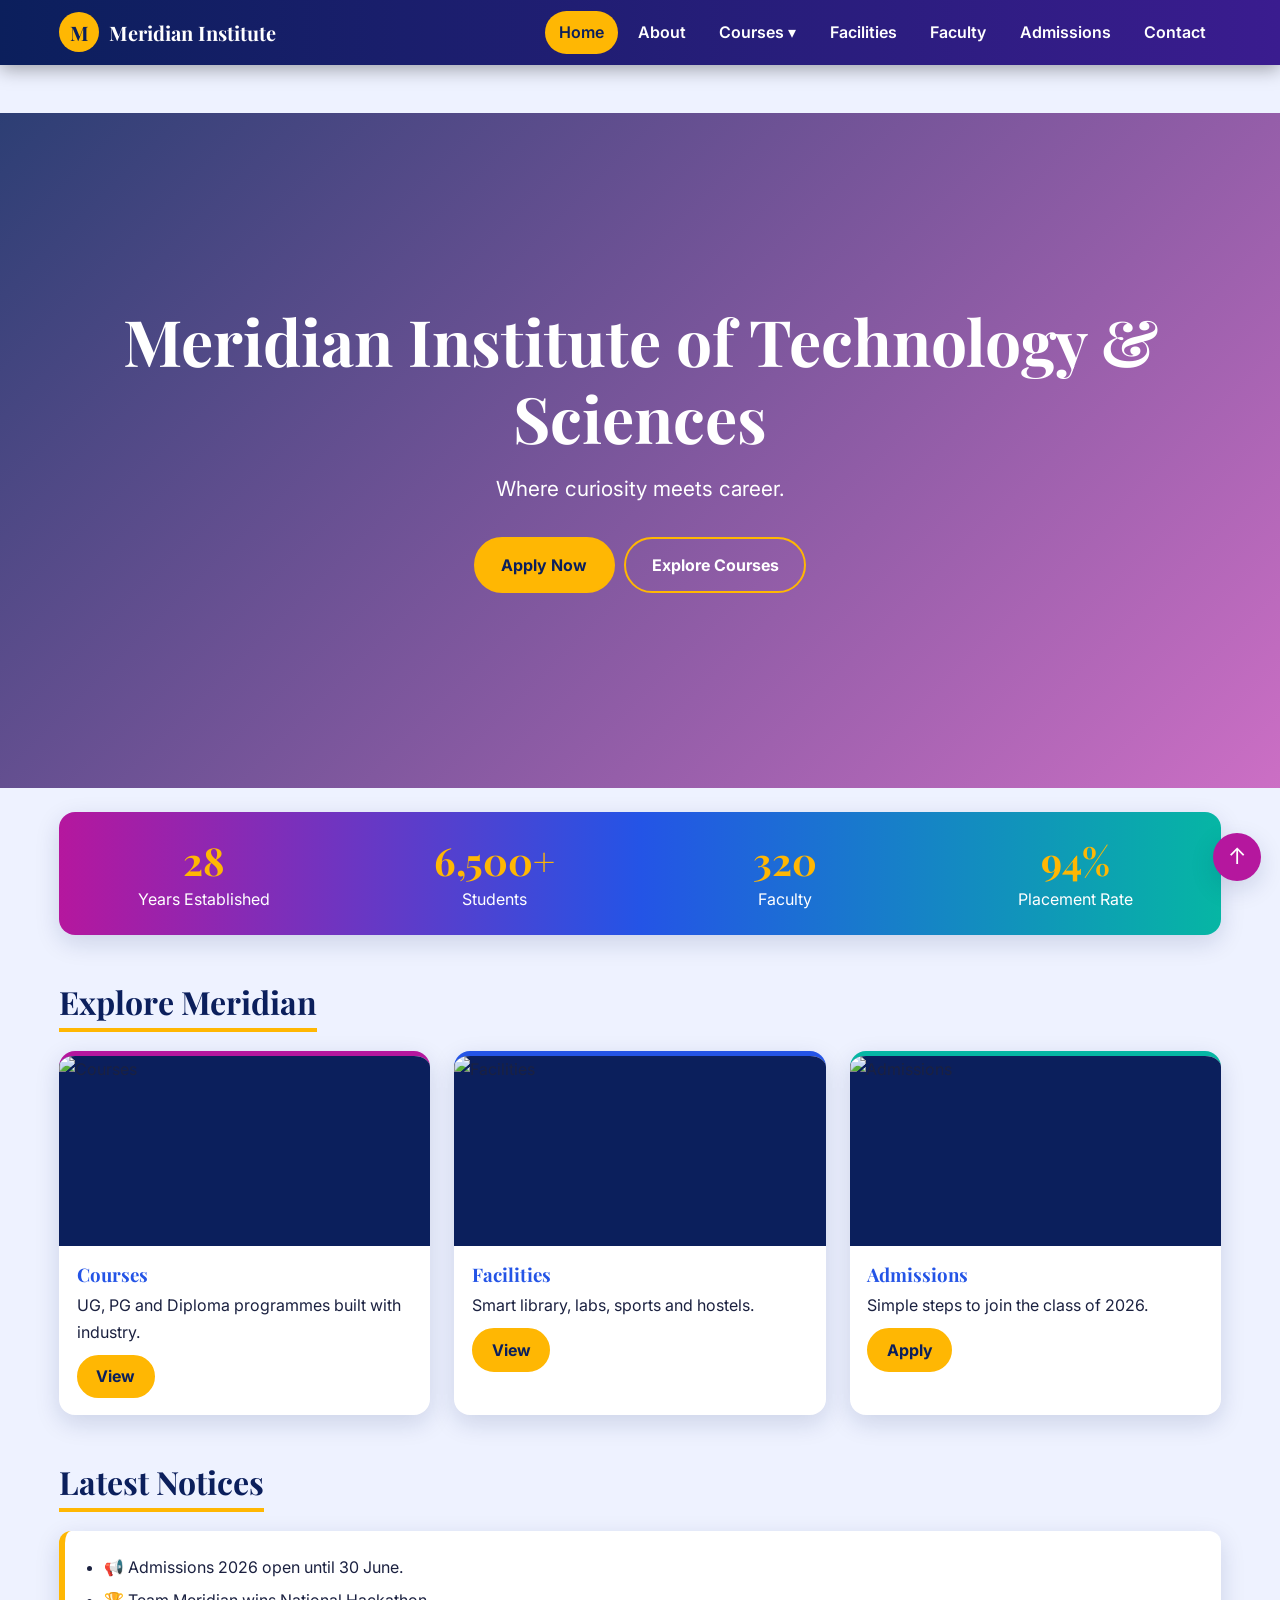
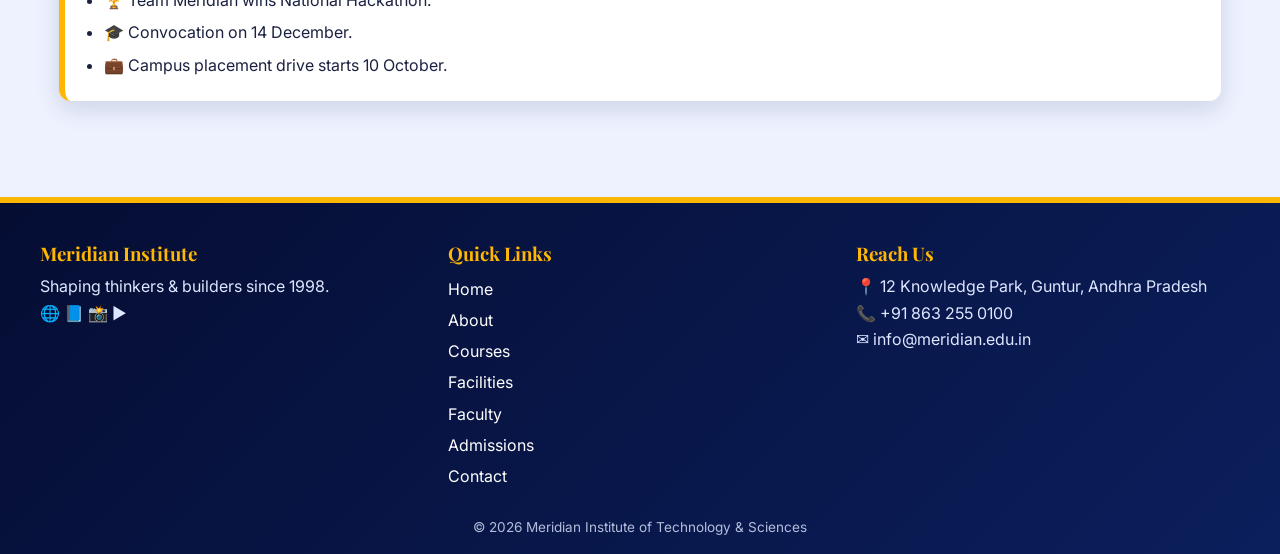
==== index.html @ 03dd06f4 "first commit" ====
<!DOCTYPE html><html lang="en"><head><meta charset="utf-8"><meta name="viewport" content="width=device-width,initial-scale=1"><title>Home | Meridian Institute of Technology &amp; Sciences</title>
<link rel="preconnect" href="https://fonts.googleapis.com"><link href="https://fonts.googleapis.com/css2?family=Inter:wght@400;600;700&family=Playfair+Display:wght@700&display=swap" rel="stylesheet"><link rel="stylesheet" href="styles.css"></head>
<body><a id="top"></a><header><div class="bar"><a class="logo" href="index.html"><b>M</b>Meridian Institute</a>
<input type="checkbox" id="mt"><label class="burger" for="mt" aria-label="Menu">☰</label>
<nav aria-label="Main"><ul><li><a href="index.html" class="active">Home</a></li><li><a href="about.html">About</a></li>
<li class="dd"><a href="courses.html">Courses ▾</a><ul class="sub"><li><a href="courses.html">Undergraduate</a></li><li><a href="courses.html">Postgraduate</a></li><li><a href="courses.html">Diploma</a></li></ul></li>
<li><a href="facilities.html">Facilities</a></li><li><a href="faculty.html">Faculty</a></li><li><a href="admissions.html">Admissions</a></li><li><a href="contact.html">Contact</a></li></ul></nav></div></header>
<section class="hero" style="--img:url(https://images.unsplash.com/photo-1562774053-701939374585?auto=format&fit=crop&w=1600&q=70)"><div><h1>Meridian Institute of Technology &amp; Sciences</h1><p>Where curiosity meets career.</p><a class="btn" href="admissions.html">Apply Now</a><a class="btn o" href="courses.html">Explore Courses</a></div></section>
<main><div class="stats"><div><b>28</b>Years Established</div><div><b>6,500+</b>Students</div><div><b>320</b>Faculty</div><div><b>94%</b>Placement Rate</div></div>
<section><h2>Explore Meridian</h2><div class="g"><article class="card"><figure><img src="https://images.unsplash.com/photo-1523240795612-9a054b0db644?auto=format&fit=crop&w=600&q=70" alt="Courses" loading="lazy"></figure><div class="cb"><h3>Courses</h3><p>UG, PG and Diploma programmes built with industry.</p><a class="btn" href="courses.html">View</a></div></article><article class="card"><figure><img src="https://images.unsplash.com/photo-1481627834876-b7833e8f5570?auto=format&fit=crop&w=600&q=70" alt="Facilities" loading="lazy"></figure><div class="cb"><h3>Facilities</h3><p>Smart library, labs, sports and hostels.</p><a class="btn" href="facilities.html">View</a></div></article><article class="card"><figure><img src="https://images.unsplash.com/photo-1523050854058-8df90110c9f1?auto=format&fit=crop&w=600&q=70" alt="Admissions" loading="lazy"></figure><div class="cb"><h3>Admissions</h3><p>Simple steps to join the class of 2026.</p><a class="btn" href="admissions.html">Apply</a></div></article></div></section>
<section><h2>Latest Notices</h2><ul class="note"><li>📢 Admissions 2026 open until 30 June.</li><li>🏆 Team Meridian wins National Hackathon.</li><li>🎓 Convocation on 14 December.</li><li>💼 Campus placement drive starts 10 October.</li></ul></section></main>
<footer><div class="fg"><div><h3>Meridian Institute</h3><p>Shaping thinkers &amp; builders since 1998.</p><p>🌐 📘 📸 ▶️</p></div>
<div><h3>Quick Links</h3><a href="index.html">Home</a><a href="about.html">About</a><a href="courses.html">Courses</a><a href="facilities.html">Facilities</a><a href="faculty.html">Faculty</a><a href="admissions.html">Admissions</a><a href="contact.html">Contact</a></div>
<div><h3>Reach Us</h3><p>📍 12 Knowledge Park, Guntur, Andhra Pradesh</p><p>📞 +91 863 255 0100</p><p>✉️ info@meridian.edu.in</p></div></div>
<p class="cp">© 2026 Meridian Institute of Technology &amp; Sciences</p></footer><a class="btt" href="#top" aria-label="Back to top">↑</a></body></html>
---- styles.css ----
:root{--navy:#0b1f5c;--blue:#2454e6;--gold:#ffb703;--mar:#b5179e;--teal:#06b6a4;--bg:#eef2ff;--card:#fff;--tx:#1b2140;--r:16px;--sh:0 8px 24px rgba(11,31,92,.15)}
@media(prefers-color-scheme:dark){:root{--bg:#0a1030;--card:#151d4a;--tx:#e9edff}}
*{box-sizing:border-box;margin:0}html{scroll-behavior:smooth}
body{font:16px/1.65 Inter,system-ui,sans-serif;background:var(--bg);color:var(--tx);overflow-x:hidden}
h1,h2,h3{font-family:'Playfair Display',Georgia,serif;line-height:1.2}
img{max-width:100%;display:block;object-fit:cover}a{color:var(--blue)}
:focus-visible{outline:3px solid var(--gold);outline-offset:2px}
header{position:sticky;top:0;z-index:50;background:linear-gradient(90deg,var(--navy),#3a1c8f);backdrop-filter:blur(8px);box-shadow:0 4px 18px rgba(0,0,0,.35)}
.bar{max-width:1200px;margin:auto;padding:.7rem 1.2rem;display:flex;align-items:center;justify-content:space-between;flex-wrap:wrap}
.logo{color:#fff;text-decoration:none;font:700 1.25rem 'Playfair Display',serif;display:flex;gap:.6rem;align-items:center}
.logo b{background:var(--gold);color:var(--navy);width:40px;height:40px;border-radius:50%;display:grid;place-items:center}
#mt{display:none}.burger{display:none;color:#fff;font-size:1.8rem;cursor:pointer}
nav ul{list-style:none;padding:0;display:flex;gap:.3rem}nav li{position:relative}
nav a{color:#fff;text-decoration:none;padding:.5rem .9rem;border-radius:99px;display:block;font-weight:600;transition:.3s}
nav a:hover{background:rgba(255,255,255,.2)}nav a.active{background:var(--gold);color:var(--navy)}
.sub{position:absolute;top:100%;left:0;min-width:180px;background:var(--navy);border-radius:12px;padding:.4rem;opacity:0;visibility:hidden;transform:translateY(8px);transition:.3s}
.dd:hover .sub,.dd:focus-within .sub{opacity:1;visibility:visible;transform:none}
.crumb{background:var(--card);padding:.6rem 1.2rem;font-size:.9rem;border-bottom:3px solid var(--gold)}.crumb>*{max-width:1200px;margin:auto}
main{max-width:1200px;margin:auto;padding:1rem 1.2rem 3rem}
section{margin:3rem 0}h2{font-size:2rem;color:var(--navy);margin-bottom:1.2rem;padding-bottom:.4rem;border-bottom:4px solid var(--gold);display:inline-block}
@media(prefers-color-scheme:dark){h2{color:#fff}}
.hero{min-height:75vh;display:grid;place-items:center;text-align:center;color:#fff;padding:2rem;background:linear-gradient(135deg,rgba(11,31,92,.85),rgba(181,23,158,.6)),var(--img) center/cover}
.hero h1{font-size:clamp(2.2rem,6vw,4rem);animation:up 1s both}.hero p{font-size:1.3rem;margin:1rem 0 1.6rem;animation:up 1s .3s both}
.hero.s{min-height:38vh}
@keyframes up{from{opacity:0;transform:translateY(30px)}to{opacity:1;transform:none}}
.btn{display:inline-block;padding:.8rem 1.6rem;border-radius:99px;font-weight:700;text-decoration:none;border:2px solid var(--gold);background:var(--gold);color:var(--navy);margin:.3rem;transition:.3s;cursor:pointer;font-size:1rem}
.btn:hover{transform:translateY(-3px);box-shadow:0 8px 18px rgba(255,183,3,.5)}.btn:active{transform:none}
.btn.o{background:transparent;color:#fff}.btn.o:hover{background:#fff;color:var(--navy)}
.stats{display:flex;flex-wrap:wrap;background:linear-gradient(90deg,var(--mar),var(--blue),var(--teal));border-radius:var(--r);color:#fff;box-shadow:var(--sh);margin-top:-2.5rem;position:relative}
.stats div{flex:1;min-width:150px;text-align:center;padding:1.4rem}.stats b{display:block;font:700 2.4rem 'Playfair Display',serif;color:var(--gold)}
.g{display:grid;grid-template-columns:repeat(auto-fit,minmax(250px,1fr));gap:1.5rem}
.card{background:var(--card);border-radius:var(--r);overflow:hidden;box-shadow:var(--sh);border-top:5px solid var(--mar);transition:.35s;animation:up .8s both}
.card:nth-child(3n+2){border-color:var(--blue)}.card:nth-child(3n){border-color:var(--teal)}
.card:hover{transform:translateY(-8px);box-shadow:0 16px 34px rgba(36,84,230,.3)}
.card figure{overflow:hidden;height:190px;background:var(--navy)}.card img{width:100%;height:100%;transition:.5s}.card:hover img{transform:scale(1.12)}
.cb{padding:1.1rem}.cb h3{margin-bottom:.4rem;color:var(--blue)}.cb .btn{padding:.4rem 1.1rem;margin:.6rem 0 0}
.vm{display:grid;grid-template-columns:repeat(auto-fit,minmax(280px,1fr));gap:1.5rem}
.vm div{padding:1.6rem;border-radius:var(--r);color:#fff;background:linear-gradient(135deg,var(--navy),var(--blue))}.vm div+div{background:linear-gradient(135deg,var(--mar),#f72585)}
.note{background:var(--card);border-left:6px solid var(--gold);padding:1rem 1.4rem;border-radius:12px;box-shadow:var(--sh)}.note li{margin:.4rem 0 .4rem 1rem}
.msg{display:grid;grid-template-columns:240px 1fr;gap:1.5rem;align-items:center;background:var(--card);padding:1.4rem;border-radius:var(--r);box-shadow:var(--sh)}.msg img{border-radius:var(--r);height:260px;width:100%}
.tl{list-style:none;padding:0;position:relative}.tl:before{content:"";position:absolute;left:50%;width:4px;top:0;bottom:0;background:linear-gradient(var(--gold),var(--mar));transform:translateX(-50%)}
.tl li{width:50%;padding:0 2rem 2rem 0;text-align:right;position:relative}.tl li:nth-child(even){margin-left:50%;padding:0 0 2rem 2rem;text-align:left}
.tl li:before{content:"";position:absolute;right:-10px;top:4px;width:20px;height:20px;border-radius:50%;background:var(--gold);border:4px solid var(--navy)}.tl li:nth-child(even):before{right:auto;left:-10px}
.tl b{color:var(--mar);font-size:1.2rem}
.tabs>input{display:none}.tabs label{display:inline-block;padding:.7rem 1.5rem;background:var(--card);border-radius:99px 99px 0 0;cursor:pointer;font-weight:700;box-shadow:var(--sh)}
.tabs .p{display:none;padding-top:1.5rem}
#t1:checked~.p1,#t2:checked~.p2,#t3:checked~.p3{display:block}
#t1:checked~label[for=t1],#t2:checked~label[for=t2],#t3:checked~label[for=t3]{background:var(--mar);color:#fff}
.tw{overflow:auto;max-height:440px;border-radius:var(--r);box-shadow:var(--sh)}table{width:100%;border-collapse:collapse;background:var(--card);min-width:620px}
th{position:sticky;top:0;background:var(--navy);color:#fff;text-align:left}th,td{padding:.8rem 1rem}
tbody tr:nth-child(even){background:rgba(36,84,230,.09)}tbody tr:hover{background:var(--gold);color:var(--navy)}
.steps{list-style:none;padding:0;counter-reset:s;display:grid;grid-template-columns:repeat(auto-fit,minmax(200px,1fr));gap:1.2rem}
.steps li{counter-increment:s;background:var(--card);padding:2.6rem 1rem 1rem;border-radius:var(--r);position:relative;box-shadow:var(--sh)}
.steps li:before{content:counter(s);position:absolute;top:-14px;left:1rem;width:44px;height:44px;border-radius:50%;background:linear-gradient(135deg,var(--mar),var(--blue));color:#fff;display:grid;place-items:center;font:700 1.3rem serif}
.chk{list-style:none;padding:0;columns:2 240px}.chk li:before{content:"✅ "}.chk li{margin:.4rem 0}
form{background:var(--card);padding:1.6rem;border-radius:var(--r);box-shadow:var(--sh);display:grid;grid-template-columns:repeat(auto-fit,minmax(240px,1fr));gap:1rem;border-top:6px solid var(--teal)}
label{font-weight:600;display:block}.w{grid-column:1/-1}
input:not([type=radio],[type=checkbox]),select,textarea{width:100%;padding:.7rem;border:2px solid #b8c2e8;border-radius:10px;font:inherit;background:var(--bg);color:var(--tx);transition:.3s}
input:focus,select:focus,textarea:focus{border-color:var(--blue);box-shadow:0 0 0 4px rgba(36,84,230,.3);outline:0}
input:not(:placeholder-shown):valid,textarea:not(:placeholder-shown):valid{border-color:#16a34a;background:#dcfce7;color:#111}
input:not(:placeholder-shown):invalid,textarea:not(:placeholder-shown):invalid{border-color:#dc2626;background:#fee2e2;color:#111}
details{background:var(--card);margin:.6rem 0;border-radius:12px;box-shadow:var(--sh);border-left:6px solid var(--gold)}
summary{padding:1rem;cursor:pointer;font-weight:700;color:var(--mar)}details[open] summary{background:rgba(255,183,3,.2)}details p{padding:0 1rem 1rem}
.fc figure{position:relative}.ov{position:absolute;inset:0;background:linear-gradient(transparent,rgba(11,31,92,.95));color:#fff;padding:1rem;display:flex;align-items:flex-end;opacity:0;transition:.4s;font-size:.9rem}.fc:hover .ov,.fc:focus-within .ov{opacity:1}
.fc figure{height:250px}
.gal a img{height:170px;width:100%;border-radius:12px;transition:.3s}.gal a:hover img{transform:scale(1.05);box-shadow:var(--sh)}
.gal{display:grid;grid-template-columns:repeat(auto-fit,minmax(180px,1fr));gap:1rem}
.lbx{display:none;position:fixed;inset:0;z-index:99;background:rgba(5,10,40,.94);place-items:center}.lbx:target{display:grid}
.lbx img{max-height:80vh;border:6px solid var(--gold);border-radius:12px}.lbx a{color:#fff;font-size:1.3rem;display:block;text-align:center;margin-top:1rem}
.info{background:var(--card);padding:1.3rem;border-radius:var(--r);box-shadow:var(--sh);text-align:center;border-bottom:5px solid var(--mar)}.info i{font-size:2.2rem;font-style:normal;display:block}
iframe{width:100%;height:340px;border:0;border-radius:var(--r);box-shadow:var(--sh)}
footer{background:linear-gradient(135deg,#050d33,var(--navy));color:#dfe6ff;padding:2.5rem 1.2rem 1rem;border-top:6px solid var(--gold)}
.fg{max-width:1200px;margin:auto;display:grid;grid-template-columns:repeat(auto-fit,minmax(220px,1fr));gap:1.5rem}footer h3{color:var(--gold);margin-bottom:.5rem}footer a{color:#fff;display:block;text-decoration:none;padding:.15rem 0}footer a:hover{color:var(--gold)}
.cp{text-align:center;margin-top:1.5rem;font-size:.85rem;opacity:.8}
.btt{position:fixed;right:1.2rem;bottom:1.2rem;width:48px;height:48px;border-radius:50%;background:var(--mar);color:#fff;display:grid;place-items:center;text-decoration:none;font-size:1.4rem;box-shadow:var(--sh);z-index:40;transition:.3s}.btt:hover{background:var(--gold);color:var(--navy)}
@media(max-width:860px){.burger{display:block}nav{width:100%}nav ul{flex-direction:column;max-height:0;overflow:hidden;transition:max-height .5s}
#mt:checked~nav ul{max-height:600px}.sub{position:static;opacity:1;visibility:visible;transform:none;background:rgba(255,255,255,.1)}
.msg{grid-template-columns:1fr}.tl:before{left:12px}.tl li,.tl li:nth-child(even){width:100%;margin:0;padding:0 0 1.5rem 2.4rem;text-align:left}.tl li:before,.tl li:nth-child(even):before{left:2px;right:auto}}
@media print{header,footer,.btt,.crumb,.burger,form,iframe{display:none}body{background:#fff;color:#000}.tw{max-height:none;overflow:visible}th{background:#ddd;color:#000;position:static}}
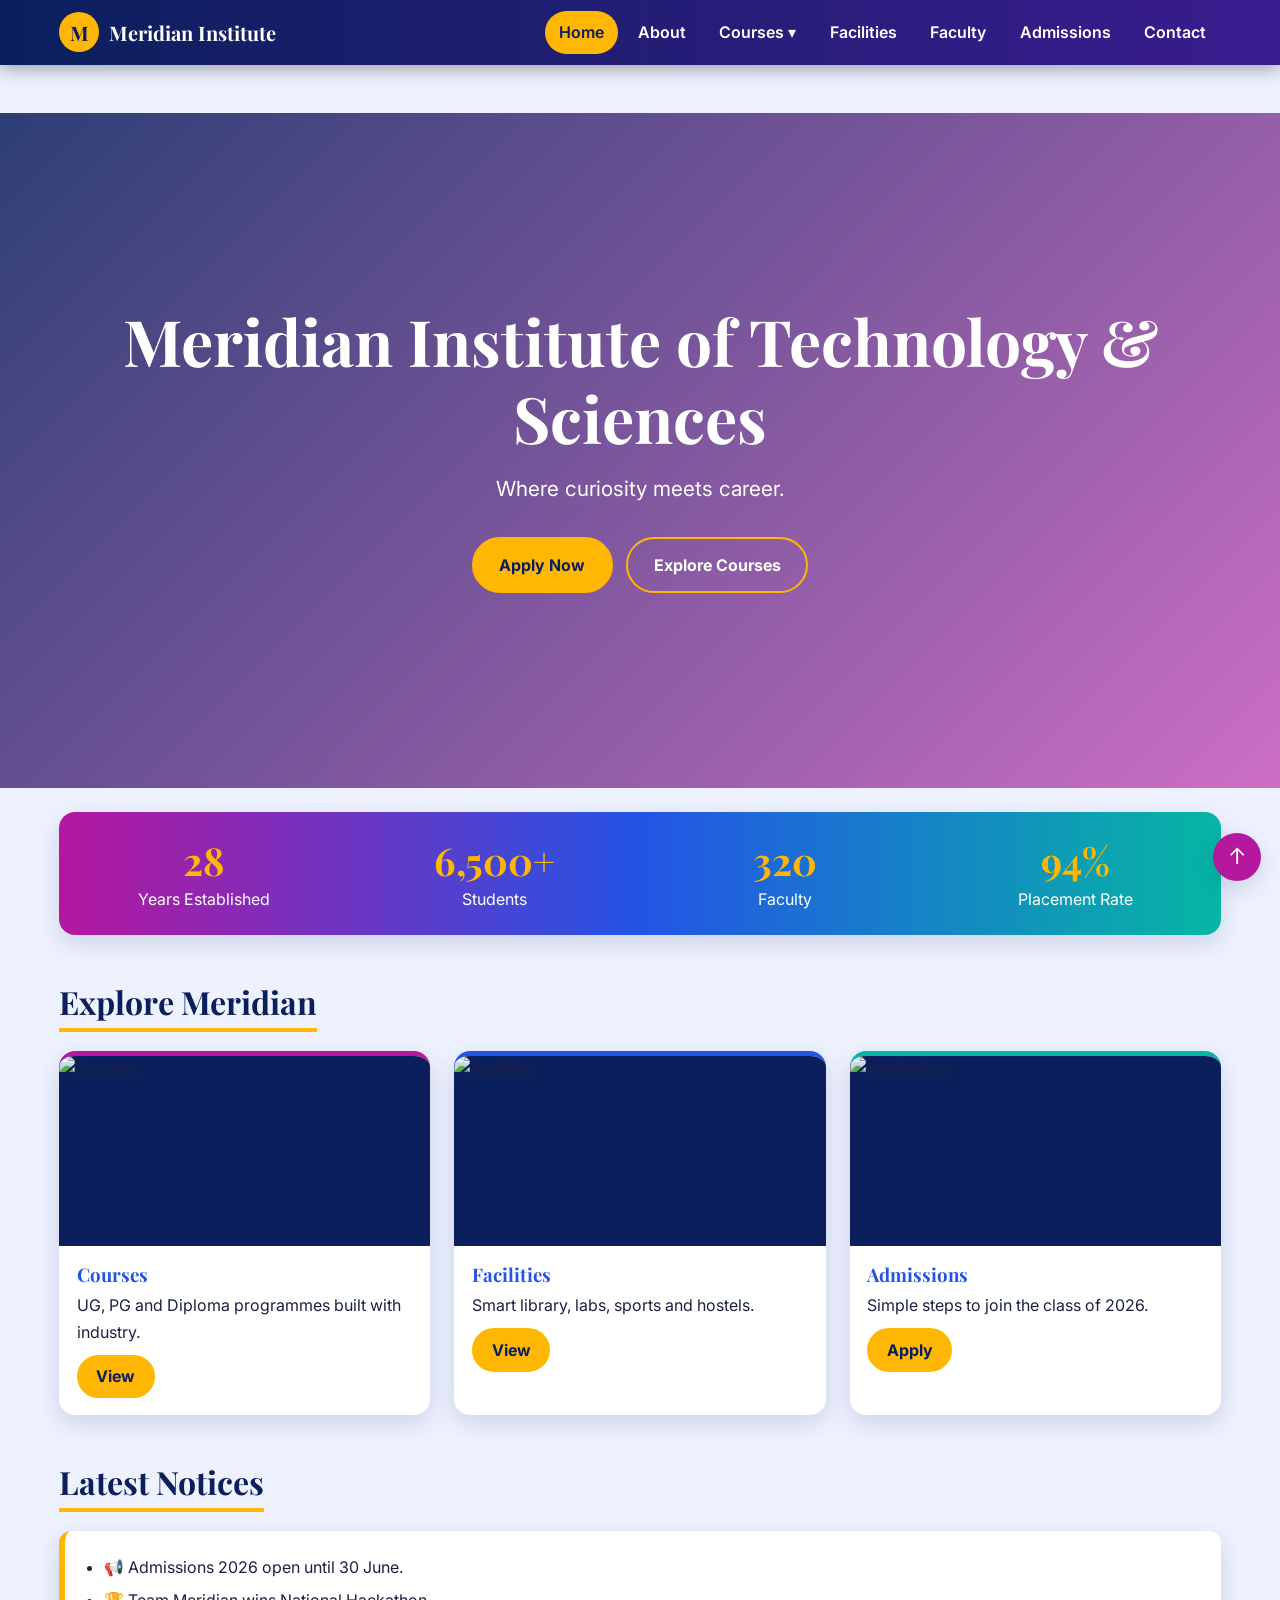
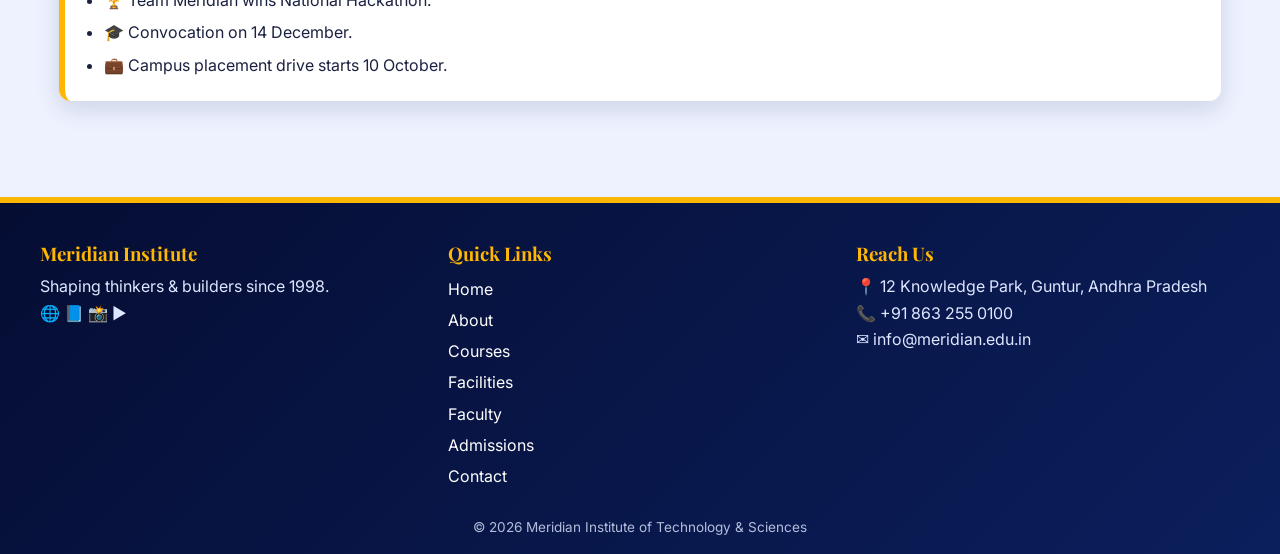
==== commit d1f239f6: "second commit" ====
--- a/index.html
+++ b/index.html
@@ -1,15 +1,161 @@
-<!DOCTYPE html><html lang="en"><head><meta charset="utf-8"><meta name="viewport" content="width=device-width,initial-scale=1"><title>Home | Meridian Institute of Technology &amp; Sciences</title>
-<link rel="preconnect" href="https://fonts.googleapis.com"><link href="https://fonts.googleapis.com/css2?family=Inter:wght@400;600;700&family=Playfair+Display:wght@700&display=swap" rel="stylesheet"><link rel="stylesheet" href="styles.css"></head>
-<body><a id="top"></a><header><div class="bar"><a class="logo" href="index.html"><b>M</b>Meridian Institute</a>
-<input type="checkbox" id="mt"><label class="burger" for="mt" aria-label="Menu">☰</label>
-<nav aria-label="Main"><ul><li><a href="index.html" class="active">Home</a></li><li><a href="about.html">About</a></li>
-<li class="dd"><a href="courses.html">Courses ▾</a><ul class="sub"><li><a href="courses.html">Undergraduate</a></li><li><a href="courses.html">Postgraduate</a></li><li><a href="courses.html">Diploma</a></li></ul></li>
-<li><a href="facilities.html">Facilities</a></li><li><a href="faculty.html">Faculty</a></li><li><a href="admissions.html">Admissions</a></li><li><a href="contact.html">Contact</a></li></ul></nav></div></header>
-<section class="hero" style="--img:url(https://images.unsplash.com/photo-1562774053-701939374585?auto=format&fit=crop&w=1600&q=70)"><div><h1>Meridian Institute of Technology &amp; Sciences</h1><p>Where curiosity meets career.</p><a class="btn" href="admissions.html">Apply Now</a><a class="btn o" href="courses.html">Explore Courses</a></div></section>
-<main><div class="stats"><div><b>28</b>Years Established</div><div><b>6,500+</b>Students</div><div><b>320</b>Faculty</div><div><b>94%</b>Placement Rate</div></div>
-<section><h2>Explore Meridian</h2><div class="g"><article class="card"><figure><img src="https://images.unsplash.com/photo-1523240795612-9a054b0db644?auto=format&fit=crop&w=600&q=70" alt="Courses" loading="lazy"></figure><div class="cb"><h3>Courses</h3><p>UG, PG and Diploma programmes built with industry.</p><a class="btn" href="courses.html">View</a></div></article><article class="card"><figure><img src="https://images.unsplash.com/photo-1481627834876-b7833e8f5570?auto=format&fit=crop&w=600&q=70" alt="Facilities" loading="lazy"></figure><div class="cb"><h3>Facilities</h3><p>Smart library, labs, sports and hostels.</p><a class="btn" href="facilities.html">View</a></div></article><article class="card"><figure><img src="https://images.unsplash.com/photo-1523050854058-8df90110c9f1?auto=format&fit=crop&w=600&q=70" alt="Admissions" loading="lazy"></figure><div class="cb"><h3>Admissions</h3><p>Simple steps to join the class of 2026.</p><a class="btn" href="admissions.html">Apply</a></div></article></div></section>
-<section><h2>Latest Notices</h2><ul class="note"><li>📢 Admissions 2026 open until 30 June.</li><li>🏆 Team Meridian wins National Hackathon.</li><li>🎓 Convocation on 14 December.</li><li>💼 Campus placement drive starts 10 October.</li></ul></section></main>
-<footer><div class="fg"><div><h3>Meridian Institute</h3><p>Shaping thinkers &amp; builders since 1998.</p><p>🌐 📘 📸 ▶️</p></div>
-<div><h3>Quick Links</h3><a href="index.html">Home</a><a href="about.html">About</a><a href="courses.html">Courses</a><a href="facilities.html">Facilities</a><a href="faculty.html">Faculty</a><a href="admissions.html">Admissions</a><a href="contact.html">Contact</a></div>
-<div><h3>Reach Us</h3><p>📍 12 Knowledge Park, Guntur, Andhra Pradesh</p><p>📞 +91 863 255 0100</p><p>✉️ info@meridian.edu.in</p></div></div>
-<p class="cp">© 2026 Meridian Institute of Technology &amp; Sciences</p></footer><a class="btt" href="#top" aria-label="Back to top">↑</a></body></html>
+<!doctype html>
+<html lang="en">
+  <head>
+    <meta charset="utf-8" />
+    <meta name="viewport" content="width=device-width,initial-scale=1" />
+    <title>Home | Meridian Institute of Technology &amp; Sciences</title>
+    <link rel="preconnect" href="https://fonts.googleapis.com" />
+    <link
+      href="https://fonts.googleapis.com/css2?family=Inter:wght@400;600;700&family=Playfair+Display:wght@700&display=swap"
+      rel="stylesheet"
+    />
+    <link rel="stylesheet" href="styles.css" />
+  </head>
+  <body>
+    <a id="top"></a>
+    <header>
+      <div class="bar">
+        <a class="logo" href="index.html">
+          <b>M</b>
+          Meridian Institute
+        </a>
+        <input type="checkbox" id="mt" />
+        <label class="burger" for="mt" aria-label="Menu">☰</label>
+        <nav aria-label="Main">
+          <ul>
+            <li><a href="index.html" class="active">Home</a></li>
+            <li><a href="about.html">About</a></li>
+            <li class="dd">
+              <a href="courses.html">Courses ▾</a>
+              <ul class="sub">
+                <li><a href="courses.html">Undergraduate</a></li>
+                <li><a href="courses.html">Postgraduate</a></li>
+                <li><a href="courses.html">Diploma</a></li>
+              </ul>
+            </li>
+            <li><a href="facilities.html">Facilities</a></li>
+            <li><a href="faculty.html">Faculty</a></li>
+            <li><a href="admissions.html">Admissions</a></li>
+            <li><a href="contact.html">Contact</a></li>
+          </ul>
+        </nav>
+      </div>
+    </header>
+    <section
+      class="hero"
+      style="
+        --img: url(https://images.unsplash.com/photo-1562774053-701939374585?auto=format&fit=crop&w=1600&q=70);
+      "
+    >
+      <div>
+        <h1>Meridian Institute of Technology &amp; Sciences</h1>
+        <p>Where curiosity meets career.</p>
+        <a class="btn" href="admissions.html">Apply Now</a>
+        <a class="btn o" href="courses.html">Explore Courses</a>
+      </div>
+    </section>
+    <main>
+      <div class="stats">
+        <div>
+          <b>28</b>
+          Years Established
+        </div>
+        <div>
+          <b>6,500+</b>
+          Students
+        </div>
+        <div>
+          <b>320</b>
+          Faculty
+        </div>
+        <div>
+          <b>94%</b>
+          Placement Rate
+        </div>
+      </div>
+      <section>
+        <h2>Explore Meridian</h2>
+        <div class="g">
+          <article class="card">
+            <figure>
+              <img
+                src="https://images.unsplash.com/photo-1523240795612-9a054b0db644?auto=format&fit=crop&w=600&q=70"
+                alt="Courses"
+                loading="lazy"
+              />
+            </figure>
+            <div class="cb">
+              <h3>Courses</h3>
+              <p>UG, PG and Diploma programmes built with industry.</p>
+              <a class="btn" href="courses.html">View</a>
+            </div>
+          </article>
+          <article class="card">
+            <figure>
+              <img
+                src="https://images.unsplash.com/photo-1481627834876-b7833e8f5570?auto=format&fit=crop&w=600&q=70"
+                alt="Facilities"
+                loading="lazy"
+              />
+            </figure>
+            <div class="cb">
+              <h3>Facilities</h3>
+              <p>Smart library, labs, sports and hostels.</p>
+              <a class="btn" href="facilities.html">View</a>
+            </div>
+          </article>
+          <article class="card">
+            <figure>
+              <img
+                src="https://images.unsplash.com/photo-1523050854058-8df90110c9f1?auto=format&fit=crop&w=600&q=70"
+                alt="Admissions"
+                loading="lazy"
+              />
+            </figure>
+            <div class="cb">
+              <h3>Admissions</h3>
+              <p>Simple steps to join the class of 2026.</p>
+              <a class="btn" href="admissions.html">Apply</a>
+            </div>
+          </article>
+        </div>
+      </section>
+      <section>
+        <h2>Latest Notices</h2>
+        <ul class="note">
+          <li>📢 Admissions 2026 open until 30 June.</li>
+          <li>🏆 Team Meridian wins National Hackathon.</li>
+          <li>🎓 Convocation on 14 December.</li>
+          <li>💼 Campus placement drive starts 10 October.</li>
+        </ul>
+      </section>
+    </main>
+    <footer>
+      <div class="fg">
+        <div>
+          <h3>Meridian Institute</h3>
+          <p>Shaping thinkers &amp; builders since 1998.</p>
+          <p>🌐 📘 📸 ▶️</p>
+        </div>
+        <div>
+          <h3>Quick Links</h3>
+          <a href="index.html">Home</a>
+          <a href="about.html">About</a>
+          <a href="courses.html">Courses</a>
+          <a href="facilities.html">Facilities</a>
+          <a href="faculty.html">Faculty</a>
+          <a href="admissions.html">Admissions</a>
+          <a href="contact.html">Contact</a>
+        </div>
+        <div>
+          <h3>Reach Us</h3>
+          <p>📍 12 Knowledge Park, Guntur, Andhra Pradesh</p>
+          <p>📞 +91 863 255 0100</p>
+          <p>✉️ info@meridian.edu.in</p>
+        </div>
+      </div>
+      <p class="cp">© 2026 Meridian Institute of Technology &amp; Sciences</p>
+    </footer>
+    <a class="btt" href="#top" aria-label="Back to top">↑</a>
+  </body>
+</html>
--- a/styles.css
+++ b/styles.css
@@ -1,79 +1,754 @@
-:root{--navy:#0b1f5c;--blue:#2454e6;--gold:#ffb703;--mar:#b5179e;--teal:#06b6a4;--bg:#eef2ff;--card:#fff;--tx:#1b2140;--r:16px;--sh:0 8px 24px rgba(11,31,92,.15)}
-@media(prefers-color-scheme:dark){:root{--bg:#0a1030;--card:#151d4a;--tx:#e9edff}}
-*{box-sizing:border-box;margin:0}html{scroll-behavior:smooth}
-body{font:16px/1.65 Inter,system-ui,sans-serif;background:var(--bg);color:var(--tx);overflow-x:hidden}
-h1,h2,h3{font-family:'Playfair Display',Georgia,serif;line-height:1.2}
-img{max-width:100%;display:block;object-fit:cover}a{color:var(--blue)}
-:focus-visible{outline:3px solid var(--gold);outline-offset:2px}
-header{position:sticky;top:0;z-index:50;background:linear-gradient(90deg,var(--navy),#3a1c8f);backdrop-filter:blur(8px);box-shadow:0 4px 18px rgba(0,0,0,.35)}
-.bar{max-width:1200px;margin:auto;padding:.7rem 1.2rem;display:flex;align-items:center;justify-content:space-between;flex-wrap:wrap}
-.logo{color:#fff;text-decoration:none;font:700 1.25rem 'Playfair Display',serif;display:flex;gap:.6rem;align-items:center}
-.logo b{background:var(--gold);color:var(--navy);width:40px;height:40px;border-radius:50%;display:grid;place-items:center}
-#mt{display:none}.burger{display:none;color:#fff;font-size:1.8rem;cursor:pointer}
-nav ul{list-style:none;padding:0;display:flex;gap:.3rem}nav li{position:relative}
-nav a{color:#fff;text-decoration:none;padding:.5rem .9rem;border-radius:99px;display:block;font-weight:600;transition:.3s}
-nav a:hover{background:rgba(255,255,255,.2)}nav a.active{background:var(--gold);color:var(--navy)}
-.sub{position:absolute;top:100%;left:0;min-width:180px;background:var(--navy);border-radius:12px;padding:.4rem;opacity:0;visibility:hidden;transform:translateY(8px);transition:.3s}
-.dd:hover .sub,.dd:focus-within .sub{opacity:1;visibility:visible;transform:none}
-.crumb{background:var(--card);padding:.6rem 1.2rem;font-size:.9rem;border-bottom:3px solid var(--gold)}.crumb>*{max-width:1200px;margin:auto}
-main{max-width:1200px;margin:auto;padding:1rem 1.2rem 3rem}
-section{margin:3rem 0}h2{font-size:2rem;color:var(--navy);margin-bottom:1.2rem;padding-bottom:.4rem;border-bottom:4px solid var(--gold);display:inline-block}
-@media(prefers-color-scheme:dark){h2{color:#fff}}
-.hero{min-height:75vh;display:grid;place-items:center;text-align:center;color:#fff;padding:2rem;background:linear-gradient(135deg,rgba(11,31,92,.85),rgba(181,23,158,.6)),var(--img) center/cover}
-.hero h1{font-size:clamp(2.2rem,6vw,4rem);animation:up 1s both}.hero p{font-size:1.3rem;margin:1rem 0 1.6rem;animation:up 1s .3s both}
-.hero.s{min-height:38vh}
-@keyframes up{from{opacity:0;transform:translateY(30px)}to{opacity:1;transform:none}}
-.btn{display:inline-block;padding:.8rem 1.6rem;border-radius:99px;font-weight:700;text-decoration:none;border:2px solid var(--gold);background:var(--gold);color:var(--navy);margin:.3rem;transition:.3s;cursor:pointer;font-size:1rem}
-.btn:hover{transform:translateY(-3px);box-shadow:0 8px 18px rgba(255,183,3,.5)}.btn:active{transform:none}
-.btn.o{background:transparent;color:#fff}.btn.o:hover{background:#fff;color:var(--navy)}
-.stats{display:flex;flex-wrap:wrap;background:linear-gradient(90deg,var(--mar),var(--blue),var(--teal));border-radius:var(--r);color:#fff;box-shadow:var(--sh);margin-top:-2.5rem;position:relative}
-.stats div{flex:1;min-width:150px;text-align:center;padding:1.4rem}.stats b{display:block;font:700 2.4rem 'Playfair Display',serif;color:var(--gold)}
-.g{display:grid;grid-template-columns:repeat(auto-fit,minmax(250px,1fr));gap:1.5rem}
-.card{background:var(--card);border-radius:var(--r);overflow:hidden;box-shadow:var(--sh);border-top:5px solid var(--mar);transition:.35s;animation:up .8s both}
-.card:nth-child(3n+2){border-color:var(--blue)}.card:nth-child(3n){border-color:var(--teal)}
-.card:hover{transform:translateY(-8px);box-shadow:0 16px 34px rgba(36,84,230,.3)}
-.card figure{overflow:hidden;height:190px;background:var(--navy)}.card img{width:100%;height:100%;transition:.5s}.card:hover img{transform:scale(1.12)}
-.cb{padding:1.1rem}.cb h3{margin-bottom:.4rem;color:var(--blue)}.cb .btn{padding:.4rem 1.1rem;margin:.6rem 0 0}
-.vm{display:grid;grid-template-columns:repeat(auto-fit,minmax(280px,1fr));gap:1.5rem}
-.vm div{padding:1.6rem;border-radius:var(--r);color:#fff;background:linear-gradient(135deg,var(--navy),var(--blue))}.vm div+div{background:linear-gradient(135deg,var(--mar),#f72585)}
-.note{background:var(--card);border-left:6px solid var(--gold);padding:1rem 1.4rem;border-radius:12px;box-shadow:var(--sh)}.note li{margin:.4rem 0 .4rem 1rem}
-.msg{display:grid;grid-template-columns:240px 1fr;gap:1.5rem;align-items:center;background:var(--card);padding:1.4rem;border-radius:var(--r);box-shadow:var(--sh)}.msg img{border-radius:var(--r);height:260px;width:100%}
-.tl{list-style:none;padding:0;position:relative}.tl:before{content:"";position:absolute;left:50%;width:4px;top:0;bottom:0;background:linear-gradient(var(--gold),var(--mar));transform:translateX(-50%)}
-.tl li{width:50%;padding:0 2rem 2rem 0;text-align:right;position:relative}.tl li:nth-child(even){margin-left:50%;padding:0 0 2rem 2rem;text-align:left}
-.tl li:before{content:"";position:absolute;right:-10px;top:4px;width:20px;height:20px;border-radius:50%;background:var(--gold);border:4px solid var(--navy)}.tl li:nth-child(even):before{right:auto;left:-10px}
-.tl b{color:var(--mar);font-size:1.2rem}
-.tabs>input{display:none}.tabs label{display:inline-block;padding:.7rem 1.5rem;background:var(--card);border-radius:99px 99px 0 0;cursor:pointer;font-weight:700;box-shadow:var(--sh)}
-.tabs .p{display:none;padding-top:1.5rem}
-#t1:checked~.p1,#t2:checked~.p2,#t3:checked~.p3{display:block}
-#t1:checked~label[for=t1],#t2:checked~label[for=t2],#t3:checked~label[for=t3]{background:var(--mar);color:#fff}
-.tw{overflow:auto;max-height:440px;border-radius:var(--r);box-shadow:var(--sh)}table{width:100%;border-collapse:collapse;background:var(--card);min-width:620px}
-th{position:sticky;top:0;background:var(--navy);color:#fff;text-align:left}th,td{padding:.8rem 1rem}
-tbody tr:nth-child(even){background:rgba(36,84,230,.09)}tbody tr:hover{background:var(--gold);color:var(--navy)}
-.steps{list-style:none;padding:0;counter-reset:s;display:grid;grid-template-columns:repeat(auto-fit,minmax(200px,1fr));gap:1.2rem}
-.steps li{counter-increment:s;background:var(--card);padding:2.6rem 1rem 1rem;border-radius:var(--r);position:relative;box-shadow:var(--sh)}
-.steps li:before{content:counter(s);position:absolute;top:-14px;left:1rem;width:44px;height:44px;border-radius:50%;background:linear-gradient(135deg,var(--mar),var(--blue));color:#fff;display:grid;place-items:center;font:700 1.3rem serif}
-.chk{list-style:none;padding:0;columns:2 240px}.chk li:before{content:"✅ "}.chk li{margin:.4rem 0}
-form{background:var(--card);padding:1.6rem;border-radius:var(--r);box-shadow:var(--sh);display:grid;grid-template-columns:repeat(auto-fit,minmax(240px,1fr));gap:1rem;border-top:6px solid var(--teal)}
-label{font-weight:600;display:block}.w{grid-column:1/-1}
-input:not([type=radio],[type=checkbox]),select,textarea{width:100%;padding:.7rem;border:2px solid #b8c2e8;border-radius:10px;font:inherit;background:var(--bg);color:var(--tx);transition:.3s}
-input:focus,select:focus,textarea:focus{border-color:var(--blue);box-shadow:0 0 0 4px rgba(36,84,230,.3);outline:0}
-input:not(:placeholder-shown):valid,textarea:not(:placeholder-shown):valid{border-color:#16a34a;background:#dcfce7;color:#111}
-input:not(:placeholder-shown):invalid,textarea:not(:placeholder-shown):invalid{border-color:#dc2626;background:#fee2e2;color:#111}
-details{background:var(--card);margin:.6rem 0;border-radius:12px;box-shadow:var(--sh);border-left:6px solid var(--gold)}
-summary{padding:1rem;cursor:pointer;font-weight:700;color:var(--mar)}details[open] summary{background:rgba(255,183,3,.2)}details p{padding:0 1rem 1rem}
-.fc figure{position:relative}.ov{position:absolute;inset:0;background:linear-gradient(transparent,rgba(11,31,92,.95));color:#fff;padding:1rem;display:flex;align-items:flex-end;opacity:0;transition:.4s;font-size:.9rem}.fc:hover .ov,.fc:focus-within .ov{opacity:1}
-.fc figure{height:250px}
-.gal a img{height:170px;width:100%;border-radius:12px;transition:.3s}.gal a:hover img{transform:scale(1.05);box-shadow:var(--sh)}
-.gal{display:grid;grid-template-columns:repeat(auto-fit,minmax(180px,1fr));gap:1rem}
-.lbx{display:none;position:fixed;inset:0;z-index:99;background:rgba(5,10,40,.94);place-items:center}.lbx:target{display:grid}
-.lbx img{max-height:80vh;border:6px solid var(--gold);border-radius:12px}.lbx a{color:#fff;font-size:1.3rem;display:block;text-align:center;margin-top:1rem}
-.info{background:var(--card);padding:1.3rem;border-radius:var(--r);box-shadow:var(--sh);text-align:center;border-bottom:5px solid var(--mar)}.info i{font-size:2.2rem;font-style:normal;display:block}
-iframe{width:100%;height:340px;border:0;border-radius:var(--r);box-shadow:var(--sh)}
-footer{background:linear-gradient(135deg,#050d33,var(--navy));color:#dfe6ff;padding:2.5rem 1.2rem 1rem;border-top:6px solid var(--gold)}
-.fg{max-width:1200px;margin:auto;display:grid;grid-template-columns:repeat(auto-fit,minmax(220px,1fr));gap:1.5rem}footer h3{color:var(--gold);margin-bottom:.5rem}footer a{color:#fff;display:block;text-decoration:none;padding:.15rem 0}footer a:hover{color:var(--gold)}
-.cp{text-align:center;margin-top:1.5rem;font-size:.85rem;opacity:.8}
-.btt{position:fixed;right:1.2rem;bottom:1.2rem;width:48px;height:48px;border-radius:50%;background:var(--mar);color:#fff;display:grid;place-items:center;text-decoration:none;font-size:1.4rem;box-shadow:var(--sh);z-index:40;transition:.3s}.btt:hover{background:var(--gold);color:var(--navy)}
-@media(max-width:860px){.burger{display:block}nav{width:100%}nav ul{flex-direction:column;max-height:0;overflow:hidden;transition:max-height .5s}
-#mt:checked~nav ul{max-height:600px}.sub{position:static;opacity:1;visibility:visible;transform:none;background:rgba(255,255,255,.1)}
-.msg{grid-template-columns:1fr}.tl:before{left:12px}.tl li,.tl li:nth-child(even){width:100%;margin:0;padding:0 0 1.5rem 2.4rem;text-align:left}.tl li:before,.tl li:nth-child(even):before{left:2px;right:auto}}
-@media print{header,footer,.btt,.crumb,.burger,form,iframe{display:none}body{background:#fff;color:#000}.tw{max-height:none;overflow:visible}th{background:#ddd;color:#000;position:static}}
+:root {
+  --navy: #0b1f5c;
+  --blue: #2454e6;
+  --gold: #ffb703;
+  --mar: #b5179e;
+  --teal: #06b6a4;
+  --bg: #eef2ff;
+  --card: #fff;
+  --tx: #1b2140;
+  --r: 16px;
+  --sh: 0 8px 24px rgba(11, 31, 92, 0.15);
+}
+@media (prefers-color-scheme: dark) {
+  :root {
+    --bg: #0a1030;
+    --card: #151d4a;
+    --tx: #e9edff;
+  }
+}
+* {
+  box-sizing: border-box;
+  margin: 0;
+}
+html {
+  scroll-behavior: smooth;
+}
+body {
+  font:
+    16px/1.65 Inter,
+    system-ui,
+    sans-serif;
+  background: var(--bg);
+  color: var(--tx);
+  overflow-x: hidden;
+}
+h1,
+h2,
+h3 {
+  font-family: "Playfair Display", Georgia, serif;
+  line-height: 1.2;
+}
+img {
+  max-width: 100%;
+  display: block;
+  object-fit: cover;
+}
+a {
+  color: var(--blue);
+}
+:focus-visible {
+  outline: 3px solid var(--gold);
+  outline-offset: 2px;
+}
+header {
+  position: sticky;
+  top: 0;
+  z-index: 50;
+  background: linear-gradient(90deg, var(--navy), #3a1c8f);
+  backdrop-filter: blur(8px);
+  box-shadow: 0 4px 18px rgba(0, 0, 0, 0.35);
+}
+.bar {
+  max-width: 1200px;
+  margin: auto;
+  padding: 0.7rem 1.2rem;
+  display: flex;
+  align-items: center;
+  justify-content: space-between;
+  flex-wrap: wrap;
+}
+.logo {
+  color: #fff;
+  text-decoration: none;
+  font:
+    700 1.25rem "Playfair Display",
+    serif;
+  display: flex;
+  gap: 0.6rem;
+  align-items: center;
+}
+.logo b {
+  background: var(--gold);
+  color: var(--navy);
+  width: 40px;
+  height: 40px;
+  border-radius: 50%;
+  display: grid;
+  place-items: center;
+}
+#mt {
+  display: none;
+}
+.burger {
+  display: none;
+  color: #fff;
+  font-size: 1.8rem;
+  cursor: pointer;
+}
+nav ul {
+  list-style: none;
+  padding: 0;
+  display: flex;
+  gap: 0.3rem;
+}
+nav li {
+  position: relative;
+}
+nav a {
+  color: #fff;
+  text-decoration: none;
+  padding: 0.5rem 0.9rem;
+  border-radius: 99px;
+  display: block;
+  font-weight: 600;
+  transition: 0.3s;
+}
+nav a:hover {
+  background: rgba(255, 255, 255, 0.2);
+}
+nav a.active {
+  background: var(--gold);
+  color: var(--navy);
+}
+.sub {
+  position: absolute;
+  top: 100%;
+  left: 0;
+  min-width: 180px;
+  background: var(--navy);
+  border-radius: 12px;
+  padding: 0.4rem;
+  opacity: 0;
+  visibility: hidden;
+  transform: translateY(8px);
+  transition: 0.3s;
+}
+.dd:hover .sub,
+.dd:focus-within .sub {
+  opacity: 1;
+  visibility: visible;
+  transform: none;
+}
+.crumb {
+  background: var(--card);
+  padding: 0.6rem 1.2rem;
+  font-size: 0.9rem;
+  border-bottom: 3px solid var(--gold);
+}
+.crumb > * {
+  max-width: 1200px;
+  margin: auto;
+}
+main {
+  max-width: 1200px;
+  margin: auto;
+  padding: 1rem 1.2rem 3rem;
+}
+section {
+  margin: 3rem 0;
+}
+h2 {
+  font-size: 2rem;
+  color: var(--navy);
+  margin-bottom: 1.2rem;
+  padding-bottom: 0.4rem;
+  border-bottom: 4px solid var(--gold);
+  display: inline-block;
+}
+@media (prefers-color-scheme: dark) {
+  h2 {
+    color: #fff;
+  }
+}
+.hero {
+  min-height: 75vh;
+  display: grid;
+  place-items: center;
+  text-align: center;
+  color: #fff;
+  padding: 2rem;
+  background:
+    linear-gradient(135deg, rgba(11, 31, 92, 0.85), rgba(181, 23, 158, 0.6)),
+    var(--img) center/cover;
+}
+.hero h1 {
+  font-size: clamp(2.2rem, 6vw, 4rem);
+  animation: up 1s both;
+}
+.hero p {
+  font-size: 1.3rem;
+  margin: 1rem 0 1.6rem;
+  animation: up 1s 0.3s both;
+}
+.hero.s {
+  min-height: 38vh;
+}
+@keyframes up {
+  from {
+    opacity: 0;
+    transform: translateY(30px);
+  }
+  to {
+    opacity: 1;
+    transform: none;
+  }
+}
+.btn {
+  display: inline-block;
+  padding: 0.8rem 1.6rem;
+  border-radius: 99px;
+  font-weight: 700;
+  text-decoration: none;
+  border: 2px solid var(--gold);
+  background: var(--gold);
+  color: var(--navy);
+  margin: 0.3rem;
+  transition: 0.3s;
+  cursor: pointer;
+  font-size: 1rem;
+}
+.btn:hover {
+  transform: translateY(-3px);
+  box-shadow: 0 8px 18px rgba(255, 183, 3, 0.5);
+}
+.btn:active {
+  transform: none;
+}
+.btn.o {
+  background: transparent;
+  color: #fff;
+}
+.btn.o:hover {
+  background: #fff;
+  color: var(--navy);
+}
+.stats {
+  display: flex;
+  flex-wrap: wrap;
+  background: linear-gradient(90deg, var(--mar), var(--blue), var(--teal));
+  border-radius: var(--r);
+  color: #fff;
+  box-shadow: var(--sh);
+  margin-top: -2.5rem;
+  position: relative;
+}
+.stats div {
+  flex: 1;
+  min-width: 150px;
+  text-align: center;
+  padding: 1.4rem;
+}
+.stats b {
+  display: block;
+  font:
+    700 2.4rem "Playfair Display",
+    serif;
+  color: var(--gold);
+}
+.g {
+  display: grid;
+  grid-template-columns: repeat(auto-fit, minmax(250px, 1fr));
+  gap: 1.5rem;
+}
+.card {
+  background: var(--card);
+  border-radius: var(--r);
+  overflow: hidden;
+  box-shadow: var(--sh);
+  border-top: 5px solid var(--mar);
+  transition: 0.35s;
+  animation: up 0.8s both;
+}
+.card:nth-child(3n + 2) {
+  border-color: var(--blue);
+}
+.card:nth-child(3n) {
+  border-color: var(--teal);
+}
+.card:hover {
+  transform: translateY(-8px);
+  box-shadow: 0 16px 34px rgba(36, 84, 230, 0.3);
+}
+.card figure {
+  overflow: hidden;
+  height: 190px;
+  background: var(--navy);
+}
+.card img {
+  width: 100%;
+  height: 100%;
+  transition: 0.5s;
+}
+.card:hover img {
+  transform: scale(1.12);
+}
+.cb {
+  padding: 1.1rem;
+}
+.cb h3 {
+  margin-bottom: 0.4rem;
+  color: var(--blue);
+}
+.cb .btn {
+  padding: 0.4rem 1.1rem;
+  margin: 0.6rem 0 0;
+}
+.vm {
+  display: grid;
+  grid-template-columns: repeat(auto-fit, minmax(280px, 1fr));
+  gap: 1.5rem;
+}
+.vm div {
+  padding: 1.6rem;
+  border-radius: var(--r);
+  color: #fff;
+  background: linear-gradient(135deg, var(--navy), var(--blue));
+}
+.vm div + div {
+  background: linear-gradient(135deg, var(--mar), #f72585);
+}
+.note {
+  background: var(--card);
+  border-left: 6px solid var(--gold);
+  padding: 1rem 1.4rem;
+  border-radius: 12px;
+  box-shadow: var(--sh);
+}
+.note li {
+  margin: 0.4rem 0 0.4rem 1rem;
+}
+.msg {
+  display: grid;
+  grid-template-columns: 240px 1fr;
+  gap: 1.5rem;
+  align-items: center;
+  background: var(--card);
+  padding: 1.4rem;
+  border-radius: var(--r);
+  box-shadow: var(--sh);
+}
+.msg img {
+  border-radius: var(--r);
+  height: 260px;
+  width: 100%;
+}
+.tl {
+  list-style: none;
+  padding: 0;
+  position: relative;
+}
+.tl:before {
+  content: "";
+  position: absolute;
+  left: 50%;
+  width: 4px;
+  top: 0;
+  bottom: 0;
+  background: linear-gradient(var(--gold), var(--mar));
+  transform: translateX(-50%);
+}
+.tl li {
+  width: 50%;
+  padding: 0 2rem 2rem 0;
+  text-align: right;
+  position: relative;
+}
+.tl li:nth-child(even) {
+  margin-left: 50%;
+  padding: 0 0 2rem 2rem;
+  text-align: left;
+}
+.tl li:before {
+  content: "";
+  position: absolute;
+  right: -10px;
+  top: 4px;
+  width: 20px;
+  height: 20px;
+  border-radius: 50%;
+  background: var(--gold);
+  border: 4px solid var(--navy);
+}
+.tl li:nth-child(even):before {
+  right: auto;
+  left: -10px;
+}
+.tl b {
+  color: var(--mar);
+  font-size: 1.2rem;
+}
+.tabs > input {
+  display: none;
+}
+.tabs label {
+  display: inline-block;
+  padding: 0.7rem 1.5rem;
+  background: var(--card);
+  border-radius: 99px 99px 0 0;
+  cursor: pointer;
+  font-weight: 700;
+  box-shadow: var(--sh);
+}
+.tabs .p {
+  display: none;
+  padding-top: 1.5rem;
+}
+#t1:checked ~ .p1,
+#t2:checked ~ .p2,
+#t3:checked ~ .p3 {
+  display: block;
+}
+#t1:checked ~ label[for="t1"],
+#t2:checked ~ label[for="t2"],
+#t3:checked ~ label[for="t3"] {
+  background: var(--mar);
+  color: #fff;
+}
+.tw {
+  overflow: auto;
+  max-height: 440px;
+  border-radius: var(--r);
+  box-shadow: var(--sh);
+}
+table {
+  width: 100%;
+  border-collapse: collapse;
+  background: var(--card);
+  min-width: 620px;
+}
+th {
+  position: sticky;
+  top: 0;
+  background: var(--navy);
+  color: #fff;
+  text-align: left;
+}
+th,
+td {
+  padding: 0.8rem 1rem;
+}
+tbody tr:nth-child(even) {
+  background: rgba(36, 84, 230, 0.09);
+}
+tbody tr:hover {
+  background: var(--gold);
+  color: var(--navy);
+}
+.steps {
+  list-style: none;
+  padding: 0;
+  counter-reset: s;
+  display: grid;
+  grid-template-columns: repeat(auto-fit, minmax(200px, 1fr));
+  gap: 1.2rem;
+}
+.steps li {
+  counter-increment: s;
+  background: var(--card);
+  padding: 2.6rem 1rem 1rem;
+  border-radius: var(--r);
+  position: relative;
+  box-shadow: var(--sh);
+}
+.steps li:before {
+  content: counter(s);
+  position: absolute;
+  top: -14px;
+  left: 1rem;
+  width: 44px;
+  height: 44px;
+  border-radius: 50%;
+  background: linear-gradient(135deg, var(--mar), var(--blue));
+  color: #fff;
+  display: grid;
+  place-items: center;
+  font: 700 1.3rem serif;
+}
+.chk {
+  list-style: none;
+  padding: 0;
+  columns: 2 240px;
+}
+.chk li:before {
+  content: "✅ ";
+}
+.chk li {
+  margin: 0.4rem 0;
+}
+form {
+  background: var(--card);
+  padding: 1.6rem;
+  border-radius: var(--r);
+  box-shadow: var(--sh);
+  display: grid;
+  grid-template-columns: repeat(auto-fit, minmax(240px, 1fr));
+  gap: 1rem;
+  border-top: 6px solid var(--teal);
+}
+label {
+  font-weight: 600;
+  display: block;
+}
+.w {
+  grid-column: 1/-1;
+}
+input:not([type="radio"], [type="checkbox"]),
+select,
+textarea {
+  width: 100%;
+  padding: 0.7rem;
+  border: 2px solid #b8c2e8;
+  border-radius: 10px;
+  font: inherit;
+  background: var(--bg);
+  color: var(--tx);
+  transition: 0.3s;
+}
+input:focus,
+select:focus,
+textarea:focus {
+  border-color: var(--blue);
+  box-shadow: 0 0 0 4px rgba(36, 84, 230, 0.3);
+  outline: 0;
+}
+input:not(:placeholder-shown):valid,
+textarea:not(:placeholder-shown):valid {
+  border-color: #16a34a;
+  background: #dcfce7;
+  color: #111;
+}
+input:not(:placeholder-shown):invalid,
+textarea:not(:placeholder-shown):invalid {
+  border-color: #dc2626;
+  background: #fee2e2;
+  color: #111;
+}
+details {
+  background: var(--card);
+  margin: 0.6rem 0;
+  border-radius: 12px;
+  box-shadow: var(--sh);
+  border-left: 6px solid var(--gold);
+}
+summary {
+  padding: 1rem;
+  cursor: pointer;
+  font-weight: 700;
+  color: var(--mar);
+}
+details[open] summary {
+  background: rgba(255, 183, 3, 0.2);
+}
+details p {
+  padding: 0 1rem 1rem;
+}
+.fc figure {
+  position: relative;
+}
+.ov {
+  position: absolute;
+  inset: 0;
+  background: linear-gradient(transparent, rgba(11, 31, 92, 0.95));
+  color: #fff;
+  padding: 1rem;
+  display: flex;
+  align-items: flex-end;
+  opacity: 0;
+  transition: 0.4s;
+  font-size: 0.9rem;
+}
+.fc:hover .ov,
+.fc:focus-within .ov {
+  opacity: 1;
+}
+.fc figure {
+  height: 250px;
+}
+.gal a img {
+  height: 170px;
+  width: 100%;
+  border-radius: 12px;
+  transition: 0.3s;
+}
+.gal a:hover img {
+  transform: scale(1.05);
+  box-shadow: var(--sh);
+}
+.gal {
+  display: grid;
+  grid-template-columns: repeat(auto-fit, minmax(180px, 1fr));
+  gap: 1rem;
+}
+.lbx {
+  display: none;
+  position: fixed;
+  inset: 0;
+  z-index: 99;
+  background: rgba(5, 10, 40, 0.94);
+  place-items: center;
+}
+.lbx:target {
+  display: grid;
+}
+.lbx img {
+  max-height: 80vh;
+  border: 6px solid var(--gold);
+  border-radius: 12px;
+}
+.lbx a {
+  color: #fff;
+  font-size: 1.3rem;
+  display: block;
+  text-align: center;
+  margin-top: 1rem;
+}
+.info {
+  background: var(--card);
+  padding: 1.3rem;
+  border-radius: var(--r);
+  box-shadow: var(--sh);
+  text-align: center;
+  border-bottom: 5px solid var(--mar);
+}
+.info i {
+  font-size: 2.2rem;
+  font-style: normal;
+  display: block;
+}
+iframe {
+  width: 100%;
+  height: 340px;
+  border: 0;
+  border-radius: var(--r);
+  box-shadow: var(--sh);
+}
+footer {
+  background: linear-gradient(135deg, #050d33, var(--navy));
+  color: #dfe6ff;
+  padding: 2.5rem 1.2rem 1rem;
+  border-top: 6px solid var(--gold);
+}
+.fg {
+  max-width: 1200px;
+  margin: auto;
+  display: grid;
+  grid-template-columns: repeat(auto-fit, minmax(220px, 1fr));
+  gap: 1.5rem;
+}
+footer h3 {
+  color: var(--gold);
+  margin-bottom: 0.5rem;
+}
+footer a {
+  color: #fff;
+  display: block;
+  text-decoration: none;
+  padding: 0.15rem 0;
+}
+footer a:hover {
+  color: var(--gold);
+}
+.cp {
+  text-align: center;
+  margin-top: 1.5rem;
+  font-size: 0.85rem;
+  opacity: 0.8;
+}
+.btt {
+  position: fixed;
+  right: 1.2rem;
+  bottom: 1.2rem;
+  width: 48px;
+  height: 48px;
+  border-radius: 50%;
+  background: var(--mar);
+  color: #fff;
+  display: grid;
+  place-items: center;
+  text-decoration: none;
+  font-size: 1.4rem;
+  box-shadow: var(--sh);
+  z-index: 40;
+  transition: 0.3s;
+}
+.btt:hover {
+  background: var(--gold);
+  color: var(--navy);
+}
+@media (max-width: 860px) {
+  .burger {
+    display: block;
+  }
+  nav {
+    width: 100%;
+  }
+  nav ul {
+    flex-direction: column;
+    max-height: 0;
+    overflow: hidden;
+    transition: max-height 0.5s;
+  }
+  #mt:checked ~ nav ul {
+    max-height: 600px;
+  }
+  .sub {
+    position: static;
+    opacity: 1;
+    visibility: visible;
+    transform: none;
+    background: rgba(255, 255, 255, 0.1);
+  }
+  .msg {
+    grid-template-columns: 1fr;
+  }
+  .tl:before {
+    left: 12px;
+  }
+  .tl li,
+  .tl li:nth-child(even) {
+    width: 100%;
+    margin: 0;
+    padding: 0 0 1.5rem 2.4rem;
+    text-align: left;
+  }
+  .tl li:before,
+  .tl li:nth-child(even):before {
+    left: 2px;
+    right: auto;
+  }
+}
+@media print {
+  header,
+  footer,
+  .btt,
+  .crumb,
+  .burger,
+  form,
+  iframe {
+    display: none;
+  }
+  body {
+    background: #fff;
+    color: #000;
+  }
+  .tw {
+    max-height: none;
+    overflow: visible;
+  }
+  th {
+    background: #ddd;
+    color: #000;
+    position: static;
+  }
+}
